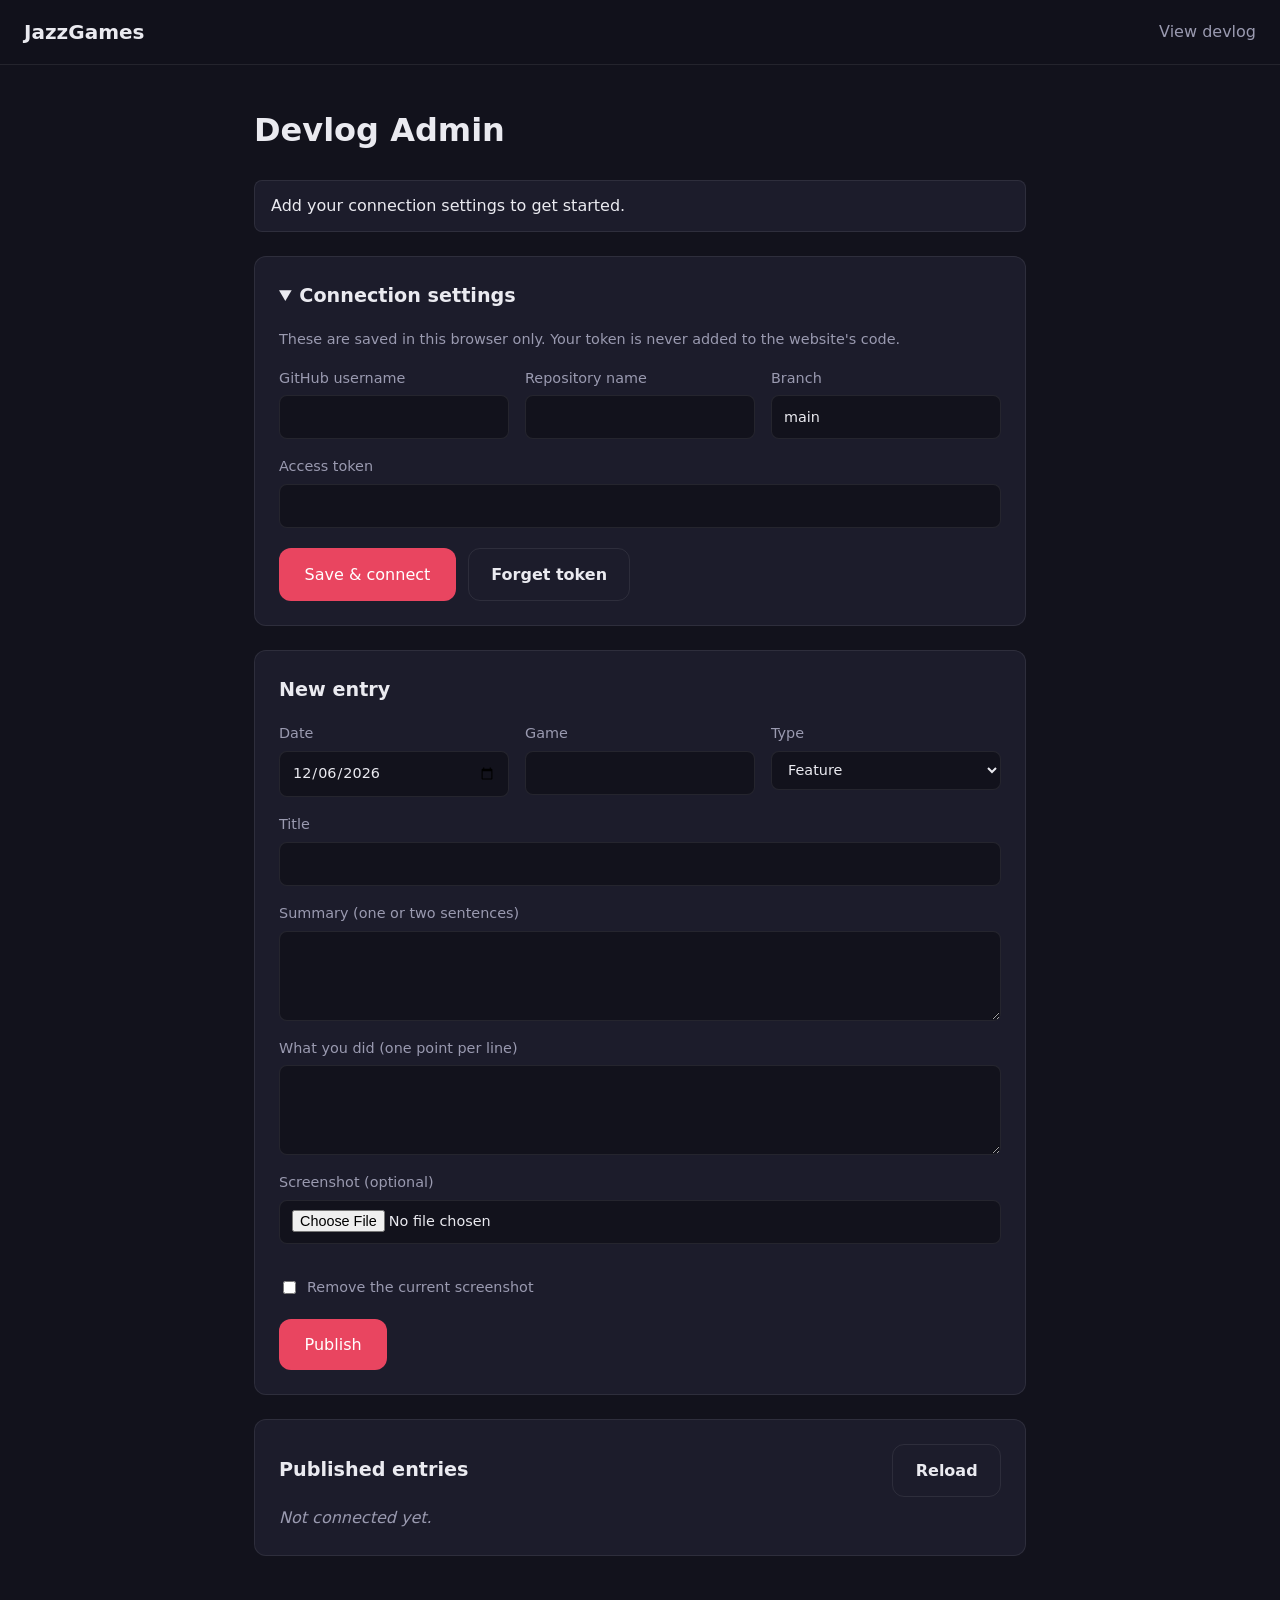
==== admin.html @ 4a15b0b2 "Added Admin Page and Devlog JSON file for managing devlog entries. Updated index.html to include lin" ====
<!DOCTYPE html>
<html lang="en">
<head>
  <meta charset="UTF-8">
  <meta name="viewport" content="width=device-width, initial-scale=1.0">
  <meta name="robots" content="noindex, nofollow">
  <title>Devlog Admin | Jaimie Neilson</title>
  <link rel="stylesheet" href="style.css">
  <style>
    .admin {
      max-width: 820px;
      margin: 0 auto;
      padding: 2.5rem 1.5rem 4rem;
    }

    .admin h1 {
      margin: 0 0 1.5rem;
    }

    .admin-panel {
      margin-bottom: 1.5rem;
      padding: 1.5rem;
      background: var(--surface);
      border: 1px solid var(--border);
      border-radius: var(--radius);
    }

    .admin-panel h2 {
      margin: 0 0 1rem;
      font-size: 1.2rem;
    }

    .admin-panel summary {
      font-size: 1.2rem;
      font-weight: 700;
      cursor: pointer;
    }

    details.admin-panel[open] summary {
      margin-bottom: 1rem;
    }

    .admin-hint {
      margin: 0 0 1rem;
      font-size: 0.9rem;
      color: var(--muted);
    }

    .admin-grid {
      display: grid;
      grid-template-columns: repeat(auto-fit, minmax(200px, 1fr));
      gap: 1rem;
    }

    .admin-grid .full {
      grid-column: 1 / -1;
    }

    .admin label {
      display: flex;
      flex-direction: column;
      gap: 0.35rem;
      font-size: 0.9rem;
      color: var(--muted);
    }

    .admin label.checkbox-label {
      flex-direction: row;
      align-items: center;
      gap: 0.5rem;
    }

    .admin input,
    .admin select,
    .admin textarea {
      padding: 0.6rem 0.75rem;
      font: inherit;
      color: var(--text);
      background: var(--bg);
      border: 1px solid var(--border);
      border-radius: 8px;
    }

    .admin input:focus,
    .admin select:focus,
    .admin textarea:focus {
      outline: none;
      border-color: var(--accent);
    }

    .admin textarea {
      min-height: 90px;
      resize: vertical;
    }

    .admin-actions {
      display: flex;
      flex-wrap: wrap;
      gap: 0.75rem;
      margin-top: 1.25rem;
    }

    .admin button.button {
      font: inherit;
      border: none;
      cursor: pointer;
    }

    .admin button.button:disabled {
      opacity: 0.6;
      cursor: wait;
    }

    .admin-button-secondary {
      padding: 0.8rem 1.4rem;
      font: inherit;
      font-weight: 600;
      color: var(--text);
      background: transparent;
      border: 1px solid var(--border);
      border-radius: var(--radius);
      cursor: pointer;
      transition: border-color 0.2s;
    }

    .admin-button-secondary:hover {
      border-color: var(--accent);
    }

    .admin-status {
      margin: 0 0 1.5rem;
      padding: 0.75rem 1rem;
      background: var(--surface);
      border: 1px solid var(--border);
      border-radius: 8px;
    }

    .admin-status.ok {
      color: #7fe0b0;
      border-color: #3ecf8e;
    }

    .admin-status.error {
      color: #ff8fa3;
      border-color: var(--accent);
    }

    .image-preview img {
      display: block;
      max-width: 100%;
      max-height: 220px;
      margin-top: 0.5rem;
      border-radius: 8px;
    }

    .list-header {
      display: flex;
      justify-content: space-between;
      align-items: center;
      gap: 1rem;
      margin-bottom: 0.5rem;
    }

    .list-header h2 {
      margin: 0;
    }

    .entry-row {
      display: flex;
      justify-content: space-between;
      align-items: center;
      gap: 1rem;
      padding: 0.9rem 0;
      border-top: 1px solid var(--border);
    }

    .entry-row:first-child {
      border-top: none;
    }

    .entry-meta {
      font-size: 0.85rem;
      color: var(--muted);
    }

    .entry-title {
      font-weight: 600;
    }

    .entry-buttons {
      display: flex;
      flex-shrink: 0;
      gap: 0.5rem;
    }

    .entry-buttons button {
      padding: 0.4rem 0.9rem;
      font: inherit;
      font-size: 0.85rem;
      color: var(--text);
      background: transparent;
      border: 1px solid var(--border);
      border-radius: 999px;
      cursor: pointer;
    }

    .entry-buttons button:hover {
      border-color: var(--accent);
    }

    .entry-buttons .danger:hover {
      color: var(--accent);
    }

    .empty-list {
      margin: 0;
      font-style: italic;
      color: var(--muted);
    }
  </style>
</head>
<body>
  <header class="site-header">
    <a href="index.html" class="logo">JazzGames</a>
    <nav>
      <a href="index.html#devlog">View devlog</a>
    </nav>
  </header>

  <main class="admin">
    <h1>Devlog Admin</h1>
    <p id="status" class="admin-status" hidden></p>

    <details class="admin-panel" id="settingsPanel">
      <summary>Connection settings</summary>
      <p class="admin-hint">These are saved in this browser only. Your token is never added to the website's code.</p>
      <div class="admin-grid">
        <label>GitHub username
          <input id="owner" autocomplete="off">
        </label>
        <label>Repository name
          <input id="repo" autocomplete="off">
        </label>
        <label>Branch
          <input id="branch" autocomplete="off">
        </label>
        <label class="full">Access token
          <input id="token" type="password" autocomplete="off">
        </label>
      </div>
      <div class="admin-actions">
        <button id="saveSettings" class="button">Save &amp; connect</button>
        <button id="forgetToken" class="admin-button-secondary">Forget token</button>
      </div>
    </details>

    <section class="admin-panel">
      <h2 id="formTitle">New entry</h2>
      <form id="entryForm">
        <div class="admin-grid">
          <label>Date
            <input id="date" type="date" required>
          </label>
          <label>Game
            <input id="game" list="gameOptions" required>
            <datalist id="gameOptions"></datalist>
          </label>
          <label>Type
            <select id="type"></select>
          </label>
          <label class="full">Title
            <input id="title" required>
          </label>
          <label class="full">Summary (one or two sentences)
            <textarea id="summary"></textarea>
          </label>
          <label class="full">What you did (one point per line)
            <textarea id="points"></textarea>
          </label>
          <label class="full">Screenshot (optional)
            <input id="image" type="file" accept="image/*">
          </label>
          <div class="full image-preview" id="imagePreview"></div>
          <label class="full checkbox-label" id="removeImageLabel" hidden>
            <input id="removeImage" type="checkbox"> Remove the current screenshot
          </label>
        </div>
        <div class="admin-actions">
          <button id="publish" class="button" type="submit">Publish</button>
          <button id="cancelEdit" class="admin-button-secondary" type="button" hidden>Cancel editing</button>
        </div>
      </form>
    </section>

    <section class="admin-panel">
      <div class="list-header">
        <h2>Published entries</h2>
        <button id="reload" class="admin-button-secondary">Reload</button>
      </div>
      <div id="entryList"><p class="empty-list">Not connected yet.</p></div>
    </section>
  </main>

  <script>
    // =====================================================
    // SETTINGS YOU CAN EDIT
    // =====================================================
    const GAMES = [
      "R.E.M - A game of Dreams",
      "Awesome Defence Force",
      "Scaccorum Arcanum",
      "Enjoy your stay!",
      "Aetherfall"
    ];
    const TYPES = ["Feature", "Level Design", "Art", "Audio", "Fix", "Milestone"];
    const DATA_PATH = "devlog.json";
    const IMAGE_FOLDER = "assets/devlog";
    const MAX_IMAGE_WIDTH = 1600;

    // =====================================================
    // YOU DON'T NEED TO EDIT BELOW THIS LINE
    // =====================================================
    const STORAGE_KEY = "jazzgames-devlog-admin";
    let settings = loadSettings();
    let entries = [];
    let fileSha = null;
    let editingId = null;

    const $ = id => document.getElementById(id);

    // ----- Settings -----
    function loadSettings() {
      try {
        return JSON.parse(localStorage.getItem(STORAGE_KEY) || "{}");
      } catch (error) {
        return {};
      }
    }

    function storeSettings() {
      try {
        localStorage.setItem(STORAGE_KEY, JSON.stringify(settings));
      } catch (error) {
        setStatus("This browser wouldn't save your settings. They'll work until you close the page.", "error");
      }
    }

    function guessRepo() {
      const host = location.hostname;
      if (!host.endsWith(".github.io")) return {};
      const owner = host.replace(".github.io", "");
      const firstPart = location.pathname.split("/").filter(Boolean)[0] || "";
      const repo = !firstPart || firstPart.endsWith(".html") ? `${owner}.github.io` : firstPart;
      return { owner, repo };
    }

    function hasSettings() {
      return Boolean(settings.owner && settings.repo && settings.branch && settings.token);
    }

    function fillSettingsForm() {
      const guess = guessRepo();
      $("owner").value = settings.owner || guess.owner || "";
      $("repo").value = settings.repo || guess.repo || "";
      $("branch").value = settings.branch || "main";
      $("token").value = settings.token || "";
    }

    // ----- Helpers -----
    function setStatus(message, kind = "") {
      const status = $("status");
      status.textContent = message;
      status.className = `admin-status ${kind}`;
      status.hidden = !message;
    }

    function escapeHTML(text) {
      return String(text ?? "").replace(/[&<>"']/g, char => ({
        "&": "&amp;", "<": "&lt;", ">": "&gt;", '"': "&quot;", "'": "&#39;"
      }[char]));
    }

    function slugify(text) {
      return String(text).toLowerCase().replace(/[^a-z0-9]+/g, "-").replace(/(^-|-$)/g, "").slice(0, 50);
    }

    function today() {
      const d = new Date();
      return `${d.getFullYear()}-${String(d.getMonth() + 1).padStart(2, "0")}-${String(d.getDate()).padStart(2, "0")}`;
    }

    function newId() {
      return Date.now().toString(36) + Math.random().toString(36).slice(2, 6);
    }

    function toBase64(text) {
      const bytes = new TextEncoder().encode(text);
      let binary = "";
      bytes.forEach(byte => { binary += String.fromCharCode(byte); });
      return btoa(binary);
    }

    function fromBase64(base64) {
      const binary = atob(base64.replace(/\n/g, ""));
      const bytes = Uint8Array.from(binary, char => char.charCodeAt(0));
      return new TextDecoder().decode(bytes);
    }

    // Shrinks big screenshots and converts them to JPG so the site stays fast.
    function prepareImage(file) {
      return new Promise((resolve, reject) => {
        const reader = new FileReader();
        reader.onload = () => {
          const img = new Image();
          img.onload = () => {
            const scale = Math.min(1, MAX_IMAGE_WIDTH / img.width);
            const canvas = document.createElement("canvas");
            canvas.width = Math.round(img.width * scale);
            canvas.height = Math.round(img.height * scale);
            canvas.getContext("2d").drawImage(img, 0, 0, canvas.width, canvas.height);
            resolve(canvas.toDataURL("image/jpeg", 0.85).split(",")[1]);
          };
          img.onerror = () => reject(new Error("That file couldn't be read as an image."));
          img.src = reader.result;
        };
        reader.onerror = () => reject(new Error("Couldn't read the file."));
        reader.readAsDataURL(file);
      });
    }

    // ----- GitHub -----
    function apiUrl(path) {
      return `https://api.github.com/repos/${encodeURIComponent(settings.owner)}/${encodeURIComponent(settings.repo)}/contents/${path}`;
    }

    function apiHeaders() {
      return {
        "Authorization": `Bearer ${settings.token}`,
        "Accept": "application/vnd.github+json",
        "X-GitHub-Api-Version": "2022-11-28"
      };
    }

    async function errorMessage(response) {
      let detail = "";
      try {
        detail = (await response.json()).message || "";
      } catch (error) {}
      if (response.status === 401) return "GitHub didn't accept the token. Check it's pasted correctly and hasn't expired.";
      if (response.status === 403) return "The token doesn't have permission to change this repository. It needs Contents: Read and write access to this repo.";
      if (response.status === 404) return "Couldn't find the repository or branch. Check the names in Connection settings, and that the token has access to this repo.";
      if (response.status === 409 || response.status === 422) return "The devlog was changed somewhere else. Press Reload and try again.";
      return `GitHub error ${response.status}${detail ? ": " + detail : ""}`;
    }

    async function getFile(path) {
      const response = await fetch(`${apiUrl(path)}?ref=${encodeURIComponent(settings.branch)}`, {
        headers: apiHeaders(),
        cache: "no-store"
      });
      if (response.status === 404) return null;
      if (!response.ok) throw new Error(await errorMessage(response));
      return response.json();
    }

    async function putFile(path, base64Content, message, sha) {
      const body = { message, content: base64Content, branch: settings.branch };
      if (sha) body.sha = sha;
      const response = await fetch(apiUrl(path), {
        method: "PUT",
        headers: { ...apiHeaders(), "Content-Type": "application/json" },
        body: JSON.stringify(body)
      });
      if (!response.ok) throw new Error(await errorMessage(response));
      return response.json();
    }

    // ----- Entries -----
    async function loadEntries() {
      setStatus("Loading devlog...");
      const file = await getFile(DATA_PATH);

      if (file) {
        fileSha = file.sha;
        const text = fromBase64(file.content || "").trim();
        const data = text ? JSON.parse(text) : [];
        entries = Array.isArray(data) ? data : [];
      } else {
        fileSha = null;
        entries = [];
      }

      entries.forEach(entry => { if (!entry.id) entry.id = newId(); });
      sortEntries();
      renderEntryList();
      updateGameOptions();
      setStatus(`Connected. ${entries.length} ${entries.length === 1 ? "entry" : "entries"} loaded.`, "ok");
    }

    async function saveEntries(message) {
      const json = JSON.stringify(entries, null, 2) + "\n";
      const result = await putFile(DATA_PATH, toBase64(json), message, fileSha);
      fileSha = result.content.sha;
    }

    function sortEntries() {
      entries.sort((a, b) => String(b.date || "").localeCompare(String(a.date || "")));
    }

    function renderEntryList() {
      const list = $("entryList");
      if (!entries.length) {
        list.innerHTML = `<p class="empty-list">No entries yet. Your first one will appear here.</p>`;
        return;
      }

      list.innerHTML = entries.map(entry => `
        <div class="entry-row">
          <div>
            <div class="entry-meta">${escapeHTML(entry.date)} · ${escapeHTML(entry.game)} · ${escapeHTML(entry.type)}</div>
            <div class="entry-title">${escapeHTML(entry.title)}</div>
          </div>
          <div class="entry-buttons">
            <button data-edit="${escapeHTML(entry.id)}">Edit</button>
            <button class="danger" data-delete="${escapeHTML(entry.id)}">Delete</button>
          </div>
        </div>
      `).join("");

      list.querySelectorAll("[data-edit]").forEach(button => {
        button.addEventListener("click", () => startEdit(button.dataset.edit));
      });
      list.querySelectorAll("[data-delete]").forEach(button => {
        button.addEventListener("click", () => deleteEntry(button.dataset.delete));
      });
    }

    function updateGameOptions() {
      const games = [...new Set([...GAMES, ...entries.map(entry => entry.game).filter(Boolean)])];
      $("gameOptions").innerHTML = games.map(game => `<option value="${escapeHTML(game)}"></option>`).join("");
    }

    // ----- Form -----
    function resetForm() {
      $("entryForm").reset();
      $("date").value = today();
      $("type").value = TYPES[0];
      $("imagePreview").innerHTML = "";
      $("removeImageLabel").hidden = true;
      $("formTitle").textContent = "New entry";
      $("publish").textContent = "Publish";
      $("cancelEdit").hidden = true;
      editingId = null;
    }

    function startEdit(id) {
      const entry = entries.find(item => item.id === id);
      if (!entry) return;

      editingId = id;
      $("date").value = entry.date || today();
      $("game").value = entry.game || "";
      $("type").value = TYPES.includes(entry.type) ? entry.type : TYPES[0];
      $("title").value = entry.title || "";
      $("summary").value = entry.summary || "";
      $("points").value = (entry.points || []).join("\n");
      $("image").value = "";
      $("removeImage").checked = false;
      $("removeImageLabel").hidden = !entry.image;
      $("imagePreview").innerHTML = entry.image ? `<img src="${escapeHTML(entry.image)}" alt="">` : "";
      $("formTitle").textContent = "Editing entry";
      $("publish").textContent = "Save changes";
      $("cancelEdit").hidden = false;
      $("entryForm").scrollIntoView({ behavior: "smooth", block: "start" });
    }

    async function handleSubmit(event) {
      event.preventDefault();

      if (!hasSettings()) {
        $("settingsPanel").open = true;
        setStatus("Add your connection settings first.", "error");
        return;
      }

      const title = $("title").value.trim();
      const game = $("game").value.trim();
      const date = $("date").value;
      if (!title || !game || !date) {
        setStatus("Date, game and title are all needed.", "error");
        return;
      }

      const existing = editingId ? entries.find(item => item.id === editingId) : null;
      const previousEntries = entries.slice();
      const publishButton = $("publish");
      publishButton.disabled = true;

      try {
        let imagePath = existing && !$("removeImage").checked ? existing.image || "" : "";

        const file = $("image").files[0];
        if (file) {
          setStatus("Uploading screenshot...");
          const base64 = await prepareImage(file);
          const path = `${IMAGE_FOLDER}/${date}-${slugify(title) || "entry"}-${Date.now().toString(36)}.jpg`;
          await putFile(path, base64, `Devlog screenshot: ${title}`);
          imagePath = path;
        }

        const entry = {
          id: editingId || newId(),
          date,
          game,
          type: $("type").value,
          title,
          summary: $("summary").value.trim(),
          points: $("points").value.split("\n").map(line => line.trim()).filter(Boolean),
          image: imagePath
        };

        if (editingId) {
          entries = entries.map(item => (item.id === editingId ? entry : item));
        } else {
          entries.push(entry);
        }
        sortEntries();

        setStatus("Publishing...");
        await saveEntries(`Devlog: ${editingId ? "update" : "add"} "${title}"`);

        resetForm();
        renderEntryList();
        updateGameOptions();
        setStatus("Published! It'll appear on the live site in about a minute.", "ok");
      } catch (error) {
        entries = previousEntries;
        setStatus(error.message, "error");
      } finally {
        publishButton.disabled = false;
      }
    }

    async function deleteEntry(id) {
      const entry = entries.find(item => item.id === id);
      if (!entry) return;
      if (!confirm(`Delete "${entry.title}"? This can't be undone.`)) return;

      const previousEntries = entries.slice();
      entries = entries.filter(item => item.id !== id);

      try {
        setStatus("Deleting...");
        await saveEntries(`Devlog: delete "${entry.title}"`);
        if (editingId === id) resetForm();
        renderEntryList();
        setStatus("Deleted. The live site will update in about a minute.", "ok");
      } catch (error) {
        entries = previousEntries;
        setStatus(error.message, "error");
      }
    }

    // ----- Start -----
    $("type").innerHTML = TYPES.map(type => `<option>${type}</option>`).join("");
    fillSettingsForm();
    resetForm();
    updateGameOptions();

    $("image").addEventListener("change", () => {
      const file = $("image").files[0];
      $("imagePreview").innerHTML = file ? `<img src="${URL.createObjectURL(file)}" alt="">` : "";
    });

    $("entryForm").addEventListener("submit", handleSubmit);
    $("cancelEdit").addEventListener("click", resetForm);

    $("saveSettings").addEventListener("click", () => {
      settings = {
        owner: $("owner").value.trim(),
        repo: $("repo").value.trim(),
        branch: $("branch").value.trim() || "main",
        token: $("token").value.trim()
      };
      storeSettings();

      if (!hasSettings()) {
        setStatus("Please fill in all four connection boxes.", "error");
        return;
      }
      $("settingsPanel").open = false;
      loadEntries().catch(error => setStatus(error.message, "error"));
    });

    $("forgetToken").addEventListener("click", () => {
      settings.token = "";
      storeSettings();
      $("token").value = "";
      entries = [];
      $("entryList").innerHTML = `<p class="empty-list">Not connected.</p>`;
      setStatus("Token removed from this browser.", "ok");
    });

    $("reload").addEventListener("click", () => {
      if (!hasSettings()) {
        $("settingsPanel").open = true;
        setStatus("Add your connection settings first.", "error");
        return;
      }
      loadEntries().catch(error => setStatus(error.message, "error"));
    });

    if (hasSettings()) {
      loadEntries().catch(error => setStatus(error.message, "error"));
    } else {
      $("settingsPanel").open = true;
      setStatus("Add your connection settings to get started.");
    }
  </script>
</body>
</html>
---- style.css ----
:root {
  --bg: #12121c;
  --surface: #1c1c2b;
  --text: #eaeaf0;
  --muted: #9a9ab0;
  --accent: #e94560;
  --accent-hover: #ff5c77;
  --border: rgba(255, 255, 255, 0.08);
  --radius: 12px;
  --max-width: 1000px;
}

* {
  box-sizing: border-box;
}

html {
  scroll-behavior: smooth;
  scroll-padding-top: 80px;
}

body {
  margin: 0;
  font-family: system-ui, -apple-system, "Segoe UI", sans-serif;
  background: var(--bg);
  color: var(--text);
  line-height: 1.6;
}

a {
  color: var(--accent);
}

/* ===== HEADER ===== */
.site-header {
  position: sticky;
  top: 0;
  z-index: 10;
  display: flex;
  justify-content: space-between;
  align-items: center;
  flex-wrap: wrap;
  gap: 0.75rem;
  padding: 1rem 1.5rem;
  background: rgba(18, 18, 28, 0.9);
  backdrop-filter: blur(8px);
  border-bottom: 1px solid var(--border);
}

.logo {
  font-weight: 800;
  font-size: 1.25rem;
  color: var(--text);
  text-decoration: none;
}

nav {
  display: flex;
  flex-wrap: wrap;
  gap: 1.25rem;
}

nav a {
  color: var(--muted);
  text-decoration: none;
  font-weight: 500;
  transition: color 0.2s;
}

nav a:hover {
  color: var(--text);
}

/* ===== HERO ===== */
.hero {
  max-width: var(--max-width);
  margin: 0 auto;
  padding: 6rem 1.5rem 4rem;
  text-align: center;
}

.hero h1 {
  font-size: clamp(2.25rem, 6vw, 3.75rem);
  margin: 0 0 0.5rem;
}

.hero p {
  color: var(--muted);
  font-size: 1.2rem;
  margin: 0 0 2rem;
}

/* ===== SECTIONS ===== */
.section {
  max-width: var(--max-width);
  margin: 0 auto;
  padding: 4rem 1.5rem;
}

.section h2 {
  font-size: 2rem;
  margin: 0 0 1.5rem;
}

.section h2::after {
  content: "";
  display: block;
  width: 60px;
  height: 4px;
  margin-top: 0.5rem;
  background: var(--accent);
  border-radius: 2px;
}

/* ===== ABOUT ===== */
.about-content {
  display: grid;
  grid-template-columns: 1fr 280px;
  gap: 2rem;
  align-items: center;
  background: var(--surface);
  padding: 1.5rem 2rem;
  border-radius: var(--radius);
  border: 1px solid var(--border);
}

.about-text p {
  color: var(--muted);
}

.about-text p:first-child {
  margin-top: 0;
}

.about-text p:last-child {
  margin-bottom: 0;
}

.about-photo {
  aspect-ratio: 4 / 5;
  border-radius: var(--radius);
  overflow: hidden;
  border: 1px solid var(--border);
}

.about-photo img {
  display: block;
  width: 100%;
  height: 100%;
  object-fit: cover;
}

.about-photo.missing {
  display: flex;
  align-items: center;
  justify-content: center;
  background: linear-gradient(135deg, #1c1c2b, #2a2a40);
}

.about-photo.missing::before {
  content: "Photo coming soon";
  color: var(--muted);
}

@media (max-width: 720px) {
  .about-content {
    grid-template-columns: 1fr;
  }

  .about-photo {
    order: -1;
    width: 100%;
    max-width: 260px;
    margin: 0 auto;
  }
}

/* ===== BUTTON ===== */
.button {
  display: inline-block;
  padding: 0.8rem 1.6rem;
  background: var(--accent);
  color: white;
  text-decoration: none;
  font-weight: 600;
  border-radius: var(--radius);
  transition: background 0.2s, transform 0.2s;
}

.button:hover {
  background: var(--accent-hover);
  transform: translateY(-2px);
}

/* ===== PROJECTS ===== */
.card-grid {
  display: grid;
  grid-template-columns: repeat(auto-fill, minmax(260px, 1fr));
  gap: 1.5rem;
}

.card {
  position: relative;
  overflow: hidden;
  isolation: isolate;
  background: var(--surface);
  padding: 1.5rem;
  border-radius: var(--radius);
  border: 1px solid var(--border);
  transition: transform 0.2s, border-color 0.2s;
}

.card:hover {
  transform: translateY(-4px);
  border-color: var(--accent);
}

/* Background image layer */
.card.has-image::before {
  content: "";
  position: absolute;
  inset: 0;
  z-index: -2;
  background-image: var(--card-image);
  background-size: cover;
  background-position: center;
  transition: transform 0.5s ease;
}

/* Dark fade so the text stays readable */
.card.has-image::after {
  content: "";
  position: absolute;
  inset: 0;
  z-index: -1;
  background: linear-gradient(
    to top,
    rgba(12, 12, 20, 0.95) 0%,
    rgba(12, 12, 20, 0.8) 50%,
    rgba(12, 12, 20, 0.5) 100%
  );
}

.card.has-image:hover::before {
  transform: scale(1.06);
}

.card h3 {
  margin: 0.75rem 0 0.5rem;
}

.card p {
  color: var(--muted);
  margin: 0 0 1rem;
}

.card.has-image h3,
.card.has-image p {
  text-shadow: 0 1px 4px rgba(0, 0, 0, 0.8);
}

.card.has-image p {
  color: #d4d4e0;
}

.card a {
  text-decoration: none;
  font-weight: 600;
}

.tag {
  display: inline-block;
  padding: 0.2rem 0.7rem;
  font-size: 0.8rem;
  background: rgba(233, 69, 96, 0.15);
  color: var(--accent);
  border-radius: 999px;
}

.card.has-image .tag {
  background: rgba(20, 20, 30, 0.75);
}

.card.clickable {
  cursor: pointer;
}

.card.clickable:focus-visible {
  outline: 2px solid var(--accent);
  outline-offset: 3px;
}

/* ===== INSPIRATION ===== */
.section-intro {
  max-width: 65ch;
  margin: -0.5rem 0 1.5rem;
  color: var(--muted);
}

.filters {
  display: flex;
  flex-wrap: wrap;
  gap: 0.5rem;
  margin-bottom: 1.5rem;
}

.filter-button {
  padding: 0.4rem 1rem;
  font: inherit;
  font-size: 0.9rem;
  color: var(--muted);
  background: var(--surface);
  border: 1px solid var(--border);
  border-radius: 999px;
  cursor: pointer;
  transition: color 0.2s, border-color 0.2s, background 0.2s;
}

.filter-button:hover {
  color: var(--text);
  border-color: var(--accent);
}

.filter-button.active {
  color: #fff;
  background: var(--accent);
  border-color: var(--accent);
}

/* Even grid, matching the Projects section */
.inspiration-grid {
  display: grid;
  grid-template-columns: repeat(auto-fill, minmax(260px, 1fr));
  gap: 1.5rem;
  transition: opacity 0.18s ease;
}

.inspiration-grid.fading {
  opacity: 0;
}

.inspiration-item {
  display: flex;
  flex-direction: column;
  overflow: hidden;
  background: var(--surface);
  border: 1px solid var(--border);
  border-radius: var(--radius);
  transition: transform 0.2s, border-color 0.2s;
}

.inspiration-item:hover {
  transform: translateY(-4px);
  border-color: var(--accent);
}

.inspiration-item[hidden] {
  display: none;
}

.inspiration-media {
  position: relative;
  display: block;
  width: 100%;
  aspect-ratio: 16 / 9;
  padding: 0;
  overflow: hidden;
  background: linear-gradient(135deg, #1c1c2b, #2a2a40);
  border: 0;
  cursor: pointer;
}

.inspiration-media img {
  display: block;
  width: 100%;
  height: 100%;
  object-fit: cover;
  transition: transform 0.5s ease;
}

.inspiration-item:hover .inspiration-media img {
  transform: scale(1.06);
}

.inspiration-media.missing::before {
  content: "Image coming soon";
  position: absolute;
  inset: 0;
  display: flex;
  align-items: center;
  justify-content: center;
  color: var(--muted);
}

/* Play button when the cover is a video */
.inspiration-media.is-video::after {
  content: "\25B6";
  position: absolute;
  top: 50%;
  left: 50%;
  display: flex;
  align-items: center;
  justify-content: center;
  width: 56px;
  height: 56px;
  padding-left: 4px;
  transform: translate(-50%, -50%);
  font-size: 1.4rem;
  color: #fff;
  background: rgba(12, 12, 20, 0.75);
  border-radius: 50%;
  transition: background 0.2s;
}

.inspiration-item:hover .inspiration-media.is-video::after {
  background: var(--accent);
}

.inspiration-count {
  position: absolute;
  right: 0.6rem;
  bottom: 0.6rem;
  padding: 0.2rem 0.6rem;
  font-size: 0.8rem;
  color: var(--text);
  background: rgba(12, 12, 20, 0.8);
  border-radius: 999px;
}

.inspiration-body {
  padding: 1rem 1.25rem 1.25rem;
}

.inspiration-tags {
  display: flex;
  flex-wrap: wrap;
  gap: 0.35rem;
}

.inspiration-body h3 {
  margin: 0.6rem 0 0.25rem;
  font-size: 1.1rem;
}

.inspiration-credit {
  margin: 0 0 0.5rem;
  font-size: 0.9rem;
  color: var(--muted);
}

.inspiration-credit a {
  text-decoration: none;
}

.inspiration-credit a:hover {
  text-decoration: underline;
}

/* Tile summary is trimmed to 3 lines; full notes show in the viewer */
.inspiration-note {
  display: -webkit-box;
  margin: 0;
  overflow: hidden;
  font-size: 0.95rem;
  font-style: italic;
  color: var(--muted);
  -webkit-line-clamp: 3;
  line-clamp: 3;
  -webkit-box-orient: vertical;
}

/* Extra lines in the viewer */
.viewer-note {
  max-width: 70ch;
  margin: -0.25rem auto 0.75rem;
  text-align: center;
  font-style: italic;
  color: var(--muted);
}

.viewer-source {
  margin: 0 0 0.75rem;
  text-align: center;
  font-size: 0.9rem;
}

.viewer-source a {
  text-decoration: none;
}

.viewer-source a:hover {
  text-decoration: underline;
}

/* ===== GALLERY VIEWER ===== */
.viewer {
  position: fixed;
  inset: 0;
  z-index: 100;
  display: flex;
  align-items: center;
  justify-content: center;
  padding: 1.5rem;
}

.viewer[hidden] {
  display: none;
}

.viewer-backdrop {
  position: absolute;
  inset: 0;
  background: rgba(5, 5, 10, 0.85);
  backdrop-filter: blur(4px);
}

.viewer-panel {
  position: relative;
  width: 100%;
  max-width: 1000px;
  max-height: 100%;
  overflow-y: auto;
  padding: 1.25rem 1.5rem 1.5rem;

  background: var(--surface);
  border: 1px solid var(--border);
  border-radius: var(--radius);
  animation: viewerIn 0.2s ease;
}

@keyframes viewerIn {
  from {
    opacity: 0;
    transform: scale(0.97);
  }
  to {
    opacity: 1;
    transform: none;
  }
}

.viewer-header {
  display: flex;
  justify-content: space-between;
  align-items: center;
  gap: 1rem;
  margin-bottom: 1rem;
}

.viewer-header h3 {
  margin: 0;
  font-size: 1.3rem;
}

.viewer-close {
  padding: 0 0.25rem;
  font-size: 2rem;
  line-height: 1;
  color: var(--muted);
  background: none;
  border: none;
  cursor: pointer;
  transition: color 0.2s;
}

.viewer-close:hover {
  color: var(--accent);
}

.viewer-stage {
  position: relative;
  display: flex;
  align-items: center;
  justify-content: center;
  aspect-ratio: 16 / 9;
  overflow: hidden;
  background: #0c0c14;
  border-radius: var(--radius);
}

.viewer-stage img {
  width: 100%;
  height: 100%;
  object-fit: contain;
}

.viewer-stage.missing img {
  display: none;
}

.viewer-stage.missing::after {
  content: "Image coming soon";
  color: var(--muted);
}

.viewer-arrow {
  position: absolute;
  top: 50%;
  z-index: 1;
  width: 44px;
  height: 44px;
  transform: translateY(-50%);
  font-size: 1.75rem;
  line-height: 1;
  color: var(--text);
  background: rgba(12, 12, 20, 0.7);
  border: none;
  border-radius: 50%;
  cursor: pointer;
  transition: background 0.2s;
}

.viewer-arrow:hover {
  background: var(--accent);
}

.viewer-prev {
  left: 0.75rem;
}

.viewer-next {
  right: 0.75rem;
}

.viewer.single .viewer-arrow,
.viewer.single .viewer-thumbs {
  display: none;
}

.viewer-caption {
  margin: 0.75rem 0;
  text-align: center;
  color: var(--muted);
}

.viewer-thumbs {
  display: flex;
  gap: 0.5rem;
  overflow-x: auto;
  padding-bottom: 0.25rem;
}

.viewer-thumb {
  position: relative;
  flex: 0 0 110px;
  aspect-ratio: 16 / 9;
  padding: 0;
  overflow: hidden;
  color: var(--muted);
  background: #2a2a40;
  border: 2px solid transparent;
  border-radius: 8px;
  cursor: pointer;
  opacity: 0.6;
  transition: opacity 0.2s, border-color 0.2s;
}

.viewer-thumb span {
  position: absolute;
  inset: 0;
  display: flex;
  align-items: center;
  justify-content: center;
}

.viewer-thumb img {
  position: relative;
  display: block;
  width: 100%;
  height: 100%;
  object-fit: cover;
}

.viewer-thumb:hover {
  opacity: 1;
}

.viewer-thumb.active {
  opacity: 1;
  border-color: var(--accent);
}

/* ===== DEVLOG ===== */
.devlog-filter {
  padding: 0.4rem 1rem;
  font: inherit;
  font-size: 0.9rem;
  color: var(--muted);
  background: var(--surface);
  border: 1px solid var(--border);
  border-radius: 999px;
  cursor: pointer;
  transition: color 0.2s, border-color 0.2s, background 0.2s;
}

.devlog-filter:hover {
  color: var(--text);
  border-color: var(--accent);
}

.devlog-filter.active {
  color: #fff;
  background: var(--accent);
  border-color: var(--accent);
}

.devlog-timeline {
  position: relative;
  padding-left: 2rem;
  transition: opacity 0.18s ease;
}

.devlog-timeline.fading {
  opacity: 0;
}

/* The vertical line */
.devlog-timeline::before {
  content: "";
  position: absolute;
  top: 0.5rem;
  bottom: 0.5rem;
  left: 0.55rem;
  width: 2px;
  background: var(--border);
}

.devlog-timeline.is-empty {
  padding-left: 0;
}

.devlog-timeline.is-empty::before {
  display: none;
}

.devlog-empty {
  margin: 0;
  font-style: italic;
  color: var(--muted);
}

.devlog-entry {
  position: relative;
  margin-bottom: 1.5rem;
}

.devlog-entry[hidden] {
  display: none;
}

/* Colour per entry type */
.type-feature { --type-color: var(--accent); }
.type-level-design { --type-color: #3ecfb2; }
.type-art { --type-color: #b38cff; }
.type-audio { --type-color: #f5b041; }
.type-fix { --type-color: #9a9ab0; }
.type-milestone { --type-color: #ffd166; }

.devlog-dot {
  position: absolute;
  top: 1.45rem;
  left: calc(-1.4rem - 7px);
  width: 14px;
  height: 14px;
  background: var(--type-color, var(--accent));
  border-radius: 50%;
  box-shadow: 0 0 0 4px var(--bg);
}

.devlog-card {
  padding: 1.25rem 1.5rem;
  background: var(--surface);
  border: 1px solid var(--border);
  border-radius: var(--radius);
  transition: border-color 0.2s;
}

.devlog-card:hover {
  border-color: var(--type-color, var(--accent));
}

.devlog-entry:has(.type-level-design) .devlog-card:hover { border-color: #3ecfb2; }
.devlog-entry:has(.type-art) .devlog-card:hover { border-color: #b38cff; }
.devlog-entry:has(.type-audio) .devlog-card:hover { border-color: #f5b041; }
.devlog-entry:has(.type-milestone) .devlog-card:hover { border-color: #ffd166; }

.devlog-header {
  display: flex;
  flex-wrap: wrap;
  align-items: center;
  gap: 0.5rem;
  margin-bottom: 0.5rem;
  font-size: 0.85rem;
}

.devlog-date {
  color: var(--muted);
}

.devlog-game {
  font-weight: 600;
  color: var(--text);
}

.devlog-game::before {
  content: "·";
  margin-right: 0.5rem;
  color: var(--muted);
}

.devlog-type {
  padding: 0.15rem 0.6rem;
  font-size: 0.75rem;
  color: var(--type-color, var(--accent));
  background: rgba(255, 255, 255, 0.06);
  background: color-mix(in srgb, var(--type-color, var(--accent)) 15%, transparent);
  border-radius: 999px;
}

.devlog-card h3 {
  margin: 0 0 0.4rem;
  font-size: 1.15rem;
}

.devlog-summary {
  margin: 0 0 0.5rem;
  color: var(--muted);
}

.devlog-points {
  margin: 0.5rem 0 0;
  padding-left: 1.2rem;
  color: var(--muted);
}

.devlog-points li {
  margin-bottom: 0.25rem;
}

.devlog-image {
  display: block;
  width: 100%;
  max-width: 420px;
  margin-top: 1rem;
  padding: 0;
  overflow: hidden;
  background: none;
  border: 0;
  border-radius: 8px;
  cursor: zoom-in;
}

.devlog-image img {
  display: block;
  width: 100%;
  transition: transform 0.4s ease;
}

.devlog-image:hover img {
  transform: scale(1.03);
}

/* ===== BLOG CARDS ===== */
.blog-list {
  display: grid;
  grid-template-columns: repeat(auto-fill, minmax(280px, 1fr));
  gap: 1.5rem;
}

.blog-card {
  display: flex;
  flex-direction: column;
  overflow: hidden;
  background: var(--surface);
  border: 1px solid var(--border);
  border-radius: var(--radius);
  cursor: pointer;
  transition: transform 0.2s, border-color 0.2s;
}

.blog-card:hover {
  transform: translateY(-4px);
  border-color: var(--accent);
}

.blog-card:focus-visible {
  outline: 2px solid var(--accent);
  outline-offset: 3px;
}

.blog-cover {
  aspect-ratio: 16 / 9;
  overflow: hidden;
  background: linear-gradient(135deg, #2a1c2b, #1c1c2b 60%, #2a2a40);
}

.blog-cover img {
  display: block;
  width: 100%;
  height: 100%;
  object-fit: cover;
  transition: transform 0.5s ease;
}

.blog-card:hover .blog-cover img {
  transform: scale(1.06);
}

.blog-card-body {
  display: flex;
  flex: 1;
  flex-direction: column;
  padding: 1rem 1.25rem 1.25rem;
}

.blog-meta {
  margin: 0 0 0.35rem;
  font-size: 0.85rem;
  color: var(--muted);
}

.blog-card h3 {
  margin: 0 0 0.5rem;
  font-size: 1.15rem;
}

.blog-intro {
  display: -webkit-box;
  margin: 0 0 1rem;
  overflow: hidden;
  color: var(--muted);
  -webkit-line-clamp: 3;
  line-clamp: 3;
  -webkit-box-orient: vertical;
}

.blog-read {
  margin-top: auto;
  font-weight: 600;
  color: var(--accent);
}

/* ===== BLOG READER ===== */
.reader {
  position: fixed;
  inset: 0;
  z-index: 100;
  overflow-y: auto;
  padding: 2rem 1rem;
}

.reader[hidden] {
  display: none;
}

.reader-backdrop {
  position: fixed;
  inset: 0;
  background: rgba(5, 5, 10, 0.88);
  backdrop-filter: blur(4px);
}

.reader-close {
  position: fixed;
  top: 1rem;
  right: 1rem;
  z-index: 2;
  width: 44px;
  height: 44px;
  font-size: 1.75rem;
  line-height: 1;
  color: var(--text);
  background: rgba(12, 12, 20, 0.85);
  border: 1px solid var(--border);
  border-radius: 50%;
  cursor: pointer;
  transition: background 0.2s;
}

.reader-close:hover {
  background: var(--accent);
}

.reader-panel {
  position: relative;
  max-width: 760px;
  margin: 0 auto;
  padding: 2.5rem clamp(1.25rem, 5vw, 3rem) 3rem;
  overflow: hidden;
  background: var(--surface);
  border: 1px solid var(--border);
  border-radius: var(--radius);
}

.reader-cover {
  margin: -2.5rem clamp(-3rem, -5vw, -1.25rem) 2rem;
  aspect-ratio: 21 / 9;
  overflow: hidden;
}

.reader-cover img {
  display: block;
  width: 100%;
  height: 100%;
  object-fit: cover;
}

.reader-meta {
  margin: 0 0 0.5rem;
  font-size: 0.9rem;
  color: var(--muted);
}

.reader-title {
  margin: 0 0 1rem;
  font-size: clamp(1.8rem, 4vw, 2.5rem);
  line-height: 1.2;
}

.reader-intro {
  margin: 0 0 2rem;
  font-size: 1.15rem;
  color: var(--muted);
}

.reader-body p,
.reader-body li {
  font-size: 1.05rem;
  line-height: 1.8;
}

.reader-body h2 {
  margin: 2.25rem 0 0.75rem;
  font-size: 1.5rem;
}

.reader-body h3 {
  margin: 1.75rem 0 0.5rem;
  font-size: 1.2rem;
}

.reader-body ul {
  padding-left: 1.25rem;
}

.reader-body li {
  margin-bottom: 0.4rem;
}

.reader-figure {
  margin: 2rem 0;
}

.reader-figure img {
  display: block;
  width: 100%;
  border-radius: var(--radius);
}

.reader-figure.missing::before {
  content: "Image coming soon";
  display: flex;
  align-items: center;
  justify-content: center;
  aspect-ratio: 16 / 9;
  color: var(--muted);
  background: linear-gradient(135deg, #1c1c2b, #2a2a40);
  border-radius: var(--radius);
}

.reader-figure figcaption {
  margin-top: 0.6rem;
  font-size: 0.9rem;
  text-align: center;
  color: var(--muted);
}

.reader-credit {
  display: block;
  margin-top: 0.2rem;
  font-size: 0.85rem;
}

.reader-credit a {
  text-decoration: none;
}

.reader-video {
  aspect-ratio: 16 / 9;
  overflow: hidden;
  border-radius: var(--radius);
}

.reader-video iframe {
  display: block;
  width: 100%;
  height: 100%;
  border: 0;
}

.reader-body blockquote {
  margin: 2rem 0;
  padding: 0.25rem 0 0.25rem 1.25rem;
  border-left: 4px solid var(--accent);
}

.reader-body blockquote p {
  margin: 0 0 0.5rem;
  font-size: 1.2rem;
  font-style: italic;
}

.reader-body blockquote cite {
  font-size: 0.9rem;
  font-style: normal;
  color: var(--muted);
}

.reader-sources {
  margin-top: 3rem;
  padding-top: 1.5rem;
  border-top: 1px solid var(--border);
}

.reader-sources h2 {
  margin: 0 0 1rem;
  font-size: 1.2rem;
}

.reader-sources ol {
  padding-left: 1.25rem;
  font-size: 0.9rem;
  color: var(--muted);
}

.reader-sources li {
  margin-bottom: 0.6rem;
}

.reader-sources a {
  text-decoration: none;
  word-break: break-word;
}

.reader-sources a:hover {
  text-decoration: underline;
}

/* ===== LINKEDIN ===== */
.linkedin {
  text-align: center;
}

.linkedin h2::after {
  margin-left: auto;
  margin-right: auto;
}

.linkedin p {
  color: var(--muted);
  margin: 0 0 1.5rem;
}

/* ===== FOOTER ===== */
footer {
  text-align: center;
  padding: 2rem;
  color: var(--muted);
  font-size: 0.9rem;
  border-top: 1px solid var(--border);
}
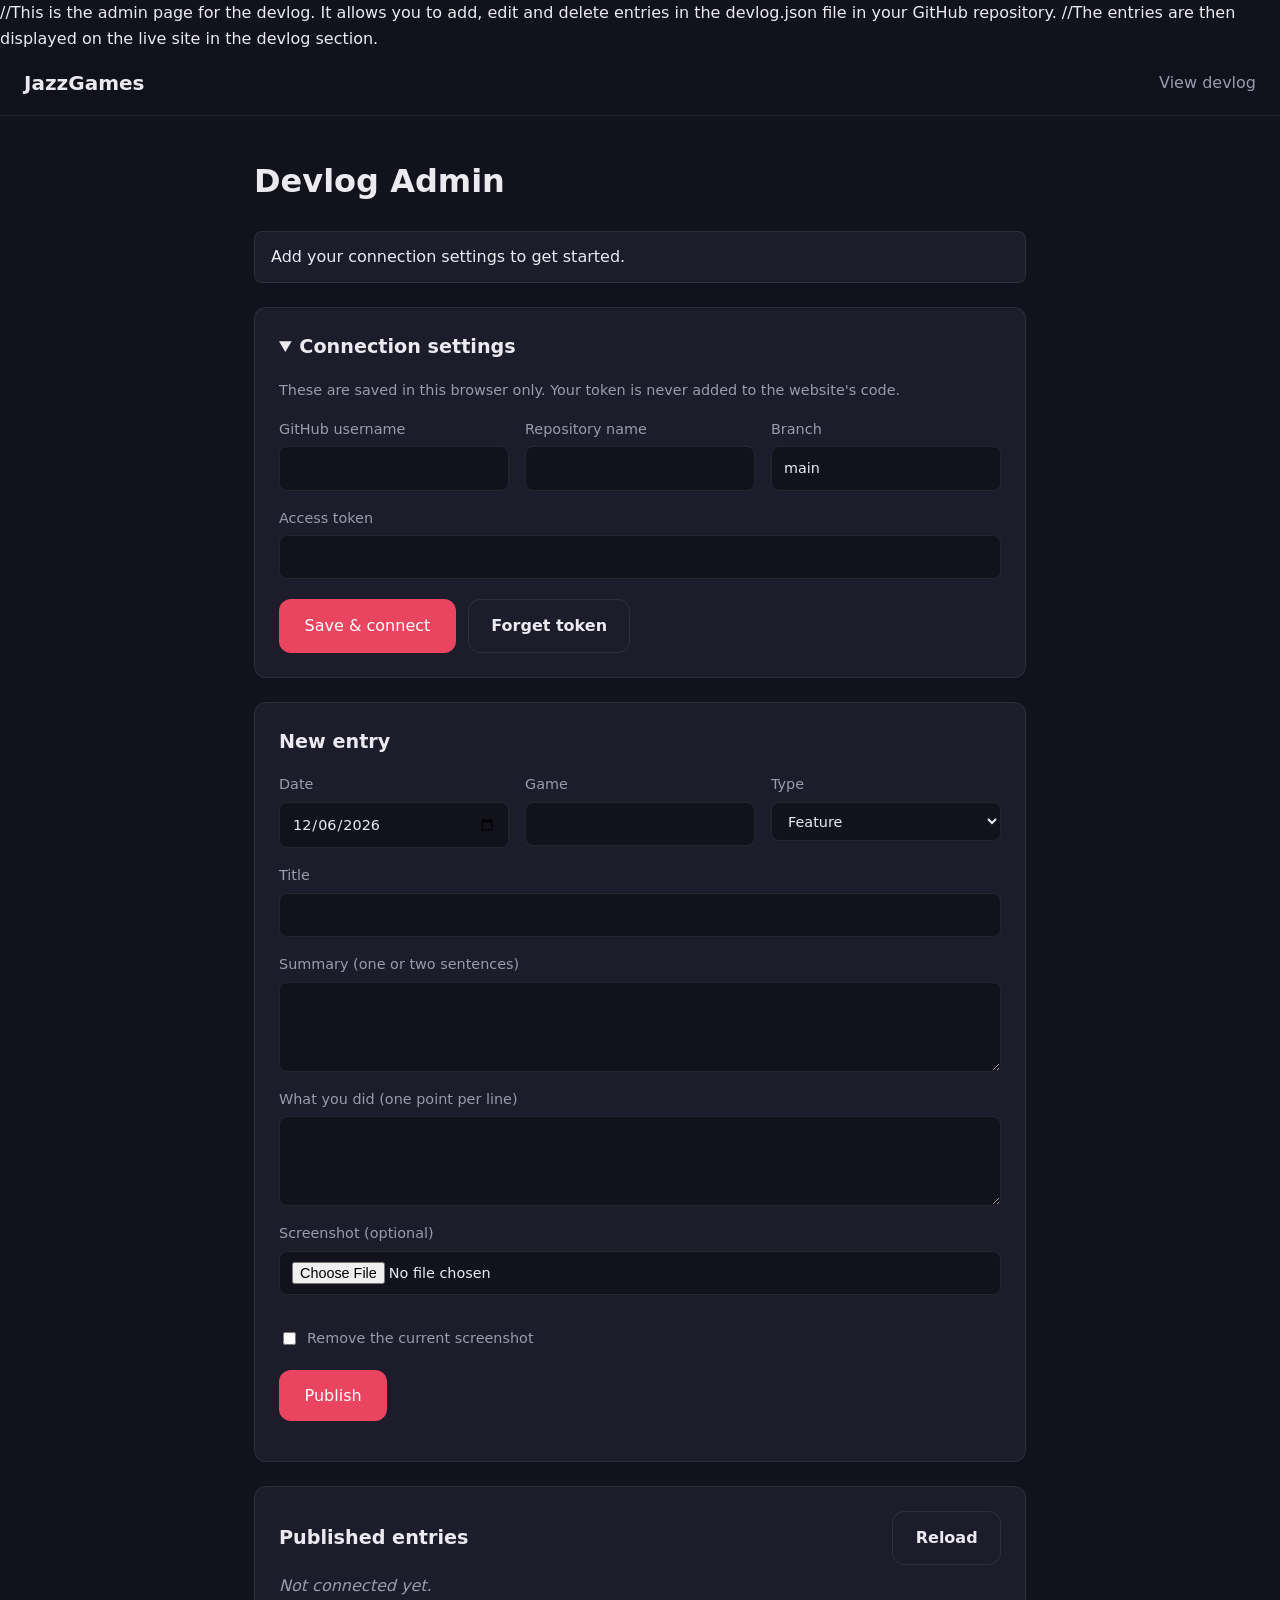
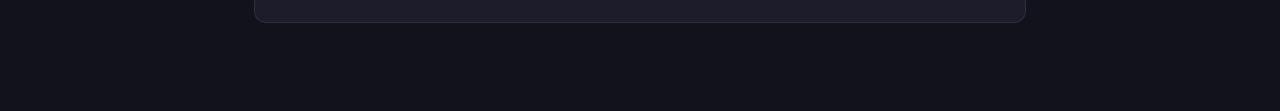
==== commit 61d5ef0d: "Update admin page comments, fix section ID case, and enhance blog content with new images" ====
--- a/admin.html
+++ b/admin.html
@@ -1,3 +1,5 @@
+//This is the admin page for the devlog. It allows you to add, edit and delete entries in the devlog.json file in your GitHub repository. 
+//The entries are then displayed on the live site in the devlog section.
 <!DOCTYPE html>
 <html lang="en">
 <head>
--- a/style.css
+++ b/style.css
@@ -705,47 +705,17 @@
 }
 
 .devlog-timeline {
-  position: relative;
-  padding-left: 2rem;
   transition: opacity 0.18s ease;
 }
 
 .devlog-timeline.fading {
   opacity: 0;
-}
-
-/* The vertical line */
-.devlog-timeline::before {
-  content: "";
-  position: absolute;
-  top: 0.5rem;
-  bottom: 0.5rem;
-  left: 0.55rem;
-  width: 2px;
-  background: var(--border);
-}
-
-.devlog-timeline.is-empty {
-  padding-left: 0;
-}
-
-.devlog-timeline.is-empty::before {
-  display: none;
 }
 
 .devlog-empty {
   margin: 0;
   font-style: italic;
   color: var(--muted);
-}
-
-.devlog-entry {
-  position: relative;
-  margin-bottom: 1.5rem;
-}
-
-.devlog-entry[hidden] {
-  display: none;
 }
 
 /* Colour per entry type */
@@ -756,10 +726,69 @@
 .type-fix { --type-color: #9a9ab0; }
 .type-milestone { --type-color: #ffd166; }
 
+/* ----- The sliding row ----- */
+.devlog-slider {
+  position: relative;
+}
+
+.devlog-track {
+  display: flex;
+  gap: 1.25rem;
+  padding: 0.25rem 0.25rem 1rem;
+  overflow-x: auto;
+  overscroll-behavior-x: contain;
+  scroll-snap-type: x mandatory;
+  scrollbar-width: thin;
+  scrollbar-color: var(--border) transparent;
+}
+
+.devlog-track::-webkit-scrollbar {
+  height: 8px;
+}
+
+.devlog-track::-webkit-scrollbar-thumb {
+  background: var(--border);
+  border-radius: 999px;
+}
+
+.devlog-track:focus-visible {
+  outline: 2px solid var(--accent);
+  outline-offset: 4px;
+  border-radius: var(--radius);
+}
+
+.devlog-entry {
+  position: relative;
+  display: flex;
+  flex: 0 0 clamp(260px, 80vw, 340px);
+  flex-direction: column;
+  padding-top: 1.75rem;
+  scroll-snap-align: start;
+}
+
+.devlog-entry[hidden] {
+  display: none;
+}
+
+/* Timeline line running across the top of the cards */
+.devlog-entry::before {
+  content: "";
+  position: absolute;
+  top: 6px;
+  left: 0;
+  right: -1.25rem;
+  height: 2px;
+  background: var(--border);
+}
+
+.devlog-entry:last-child::before {
+  right: 0;
+}
+
 .devlog-dot {
   position: absolute;
-  top: 1.45rem;
-  left: calc(-1.4rem - 7px);
+  top: 0;
+  left: 1.25rem;
   width: 14px;
   height: 14px;
   background: var(--type-color, var(--accent));
@@ -767,11 +796,19 @@
   box-shadow: 0 0 0 4px var(--bg);
 }
 
+/* ----- Cards ----- */
 .devlog-card {
-  padding: 1.25rem 1.5rem;
+  display: flex;
+  flex: 1;
+  flex-direction: column;
+  max-height: 520px;
+  padding: 1.25rem 1.4rem;
+  overflow-y: auto;
   background: var(--surface);
   border: 1px solid var(--border);
   border-radius: var(--radius);
+  scrollbar-width: thin;
+  scrollbar-color: var(--border) transparent;
   transition: border-color 0.2s;
 }
 
@@ -779,32 +816,17 @@
   border-color: var(--type-color, var(--accent));
 }
 
-.devlog-entry:has(.type-level-design) .devlog-card:hover { border-color: #3ecfb2; }
-.devlog-entry:has(.type-art) .devlog-card:hover { border-color: #b38cff; }
-.devlog-entry:has(.type-audio) .devlog-card:hover { border-color: #f5b041; }
-.devlog-entry:has(.type-milestone) .devlog-card:hover { border-color: #ffd166; }
-
 .devlog-header {
   display: flex;
   flex-wrap: wrap;
+  justify-content: space-between;
   align-items: center;
   gap: 0.5rem;
-  margin-bottom: 0.5rem;
+  margin-bottom: 0.4rem;
   font-size: 0.85rem;
 }
 
 .devlog-date {
-  color: var(--muted);
-}
-
-.devlog-game {
-  font-weight: 600;
-  color: var(--text);
-}
-
-.devlog-game::before {
-  content: "·";
-  margin-right: 0.5rem;
   color: var(--muted);
 }
 
@@ -817,19 +839,28 @@
   border-radius: 999px;
 }
 
+.devlog-game {
+  margin: 0 0 0.25rem;
+  font-size: 0.85rem;
+  font-weight: 600;
+  color: var(--text);
+}
+
 .devlog-card h3 {
   margin: 0 0 0.4rem;
-  font-size: 1.15rem;
+  font-size: 1.1rem;
 }
 
 .devlog-summary {
   margin: 0 0 0.5rem;
+  font-size: 0.95rem;
   color: var(--muted);
 }
 
 .devlog-points {
-  margin: 0.5rem 0 0;
+  margin: 0.25rem 0 0;
   padding-left: 1.2rem;
+  font-size: 0.9rem;
   color: var(--muted);
 }
 
@@ -837,14 +868,27 @@
   margin-bottom: 0.25rem;
 }
 
+/* ----- Screenshots ----- */
+.devlog-gallery {
+  display: grid;
+  grid-template-columns: repeat(2, 1fr);
+  gap: 0.4rem;
+  margin-top: auto;
+  padding-top: 1rem;
+}
+
+.devlog-gallery.single {
+  grid-template-columns: 1fr;
+}
+
 .devlog-image {
+  position: relative;
   display: block;
   width: 100%;
-  max-width: 420px;
-  margin-top: 1rem;
+  aspect-ratio: 16 / 9;
   padding: 0;
   overflow: hidden;
-  background: none;
+  background: #0c0c14;
   border: 0;
   border-radius: 8px;
   cursor: zoom-in;
@@ -853,11 +897,85 @@
 .devlog-image img {
   display: block;
   width: 100%;
+  height: 100%;
+  object-fit: cover;
   transition: transform 0.4s ease;
 }
 
 .devlog-image:hover img {
-  transform: scale(1.03);
+  transform: scale(1.05);
+}
+
+.devlog-more {
+  position: absolute;
+  inset: 0;
+  display: flex;
+  align-items: center;
+  justify-content: center;
+  font-size: 1.2rem;
+  font-weight: 700;
+  color: #fff;
+  background: rgba(12, 12, 20, 0.65);
+}
+
+/* ----- Arrows ----- */
+.devlog-arrow {
+  position: absolute;
+  top: 50%;
+  z-index: 2;
+  display: none;
+  width: 44px;
+  height: 44px;
+  transform: translateY(-50%);
+  font-size: 1.75rem;
+  line-height: 1;
+  color: var(--text);
+  background: rgba(12, 12, 20, 0.85);
+  border: 1px solid var(--border);
+  border-radius: 50%;
+  cursor: pointer;
+  transition: background 0.2s, opacity 0.2s;
+}
+
+.devlog-slider.scrollable .devlog-arrow {
+  display: block;
+}
+
+.devlog-prev {
+  left: -0.75rem;
+}
+
+.devlog-next {
+  right: -0.75rem;
+}
+
+.devlog-arrow:hover:not(:disabled) {
+  background: var(--accent);
+}
+
+.devlog-arrow:disabled {
+  opacity: 0;
+  pointer-events: none;
+}
+
+/* Newest / Oldest guide, only when there's something to scroll */
+.devlog-scale {
+  display: none;
+  justify-content: space-between;
+  margin-top: 0.25rem;
+  font-size: 0.8rem;
+  color: var(--muted);
+}
+
+.devlog-slider.scrollable + .devlog-scale {
+  display: flex;
+}
+
+/* On phones, swiping replaces the arrows */
+@media (max-width: 600px) {
+  .devlog-arrow {
+    display: none !important;
+  }
 }
 
 /* ===== BLOG CARDS ===== */
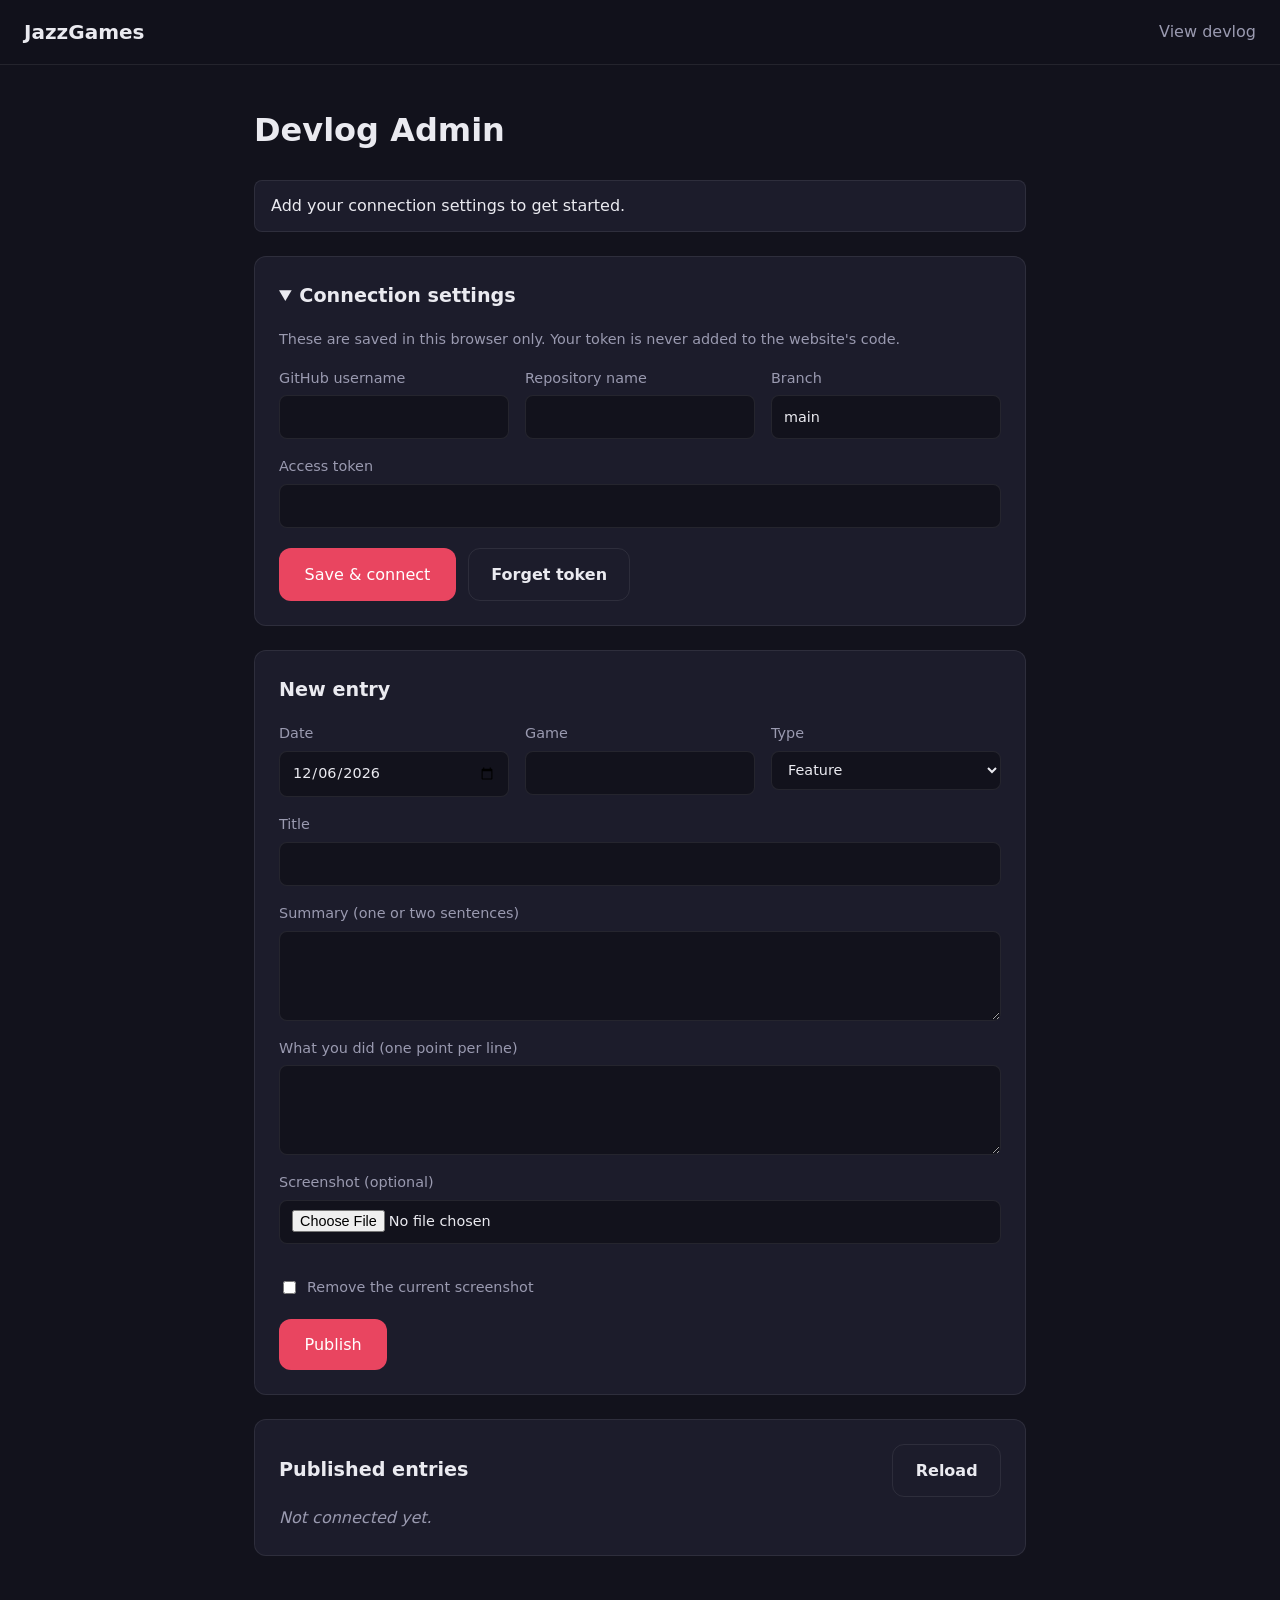
==== commit f54a45bc: "Update admin page comments, enhance logo text, and improve image references in script" ====
--- a/admin.html
+++ b/admin.html
@@ -1,5 +1,7 @@
-//This is the admin page for the devlog. It allows you to add, edit and delete entries in the devlog.json file in your GitHub repository. 
-//The entries are then displayed on the live site in the devlog section.
+
+<!--`This is the admin page for the devlog. It allows you to add, edit and delete entries in the devlog.json file in your 
+GitHub repository.The entries are then displayed on the live site in the devlog section.-->
+
 <!DOCTYPE html>
 <html lang="en">
 <head>
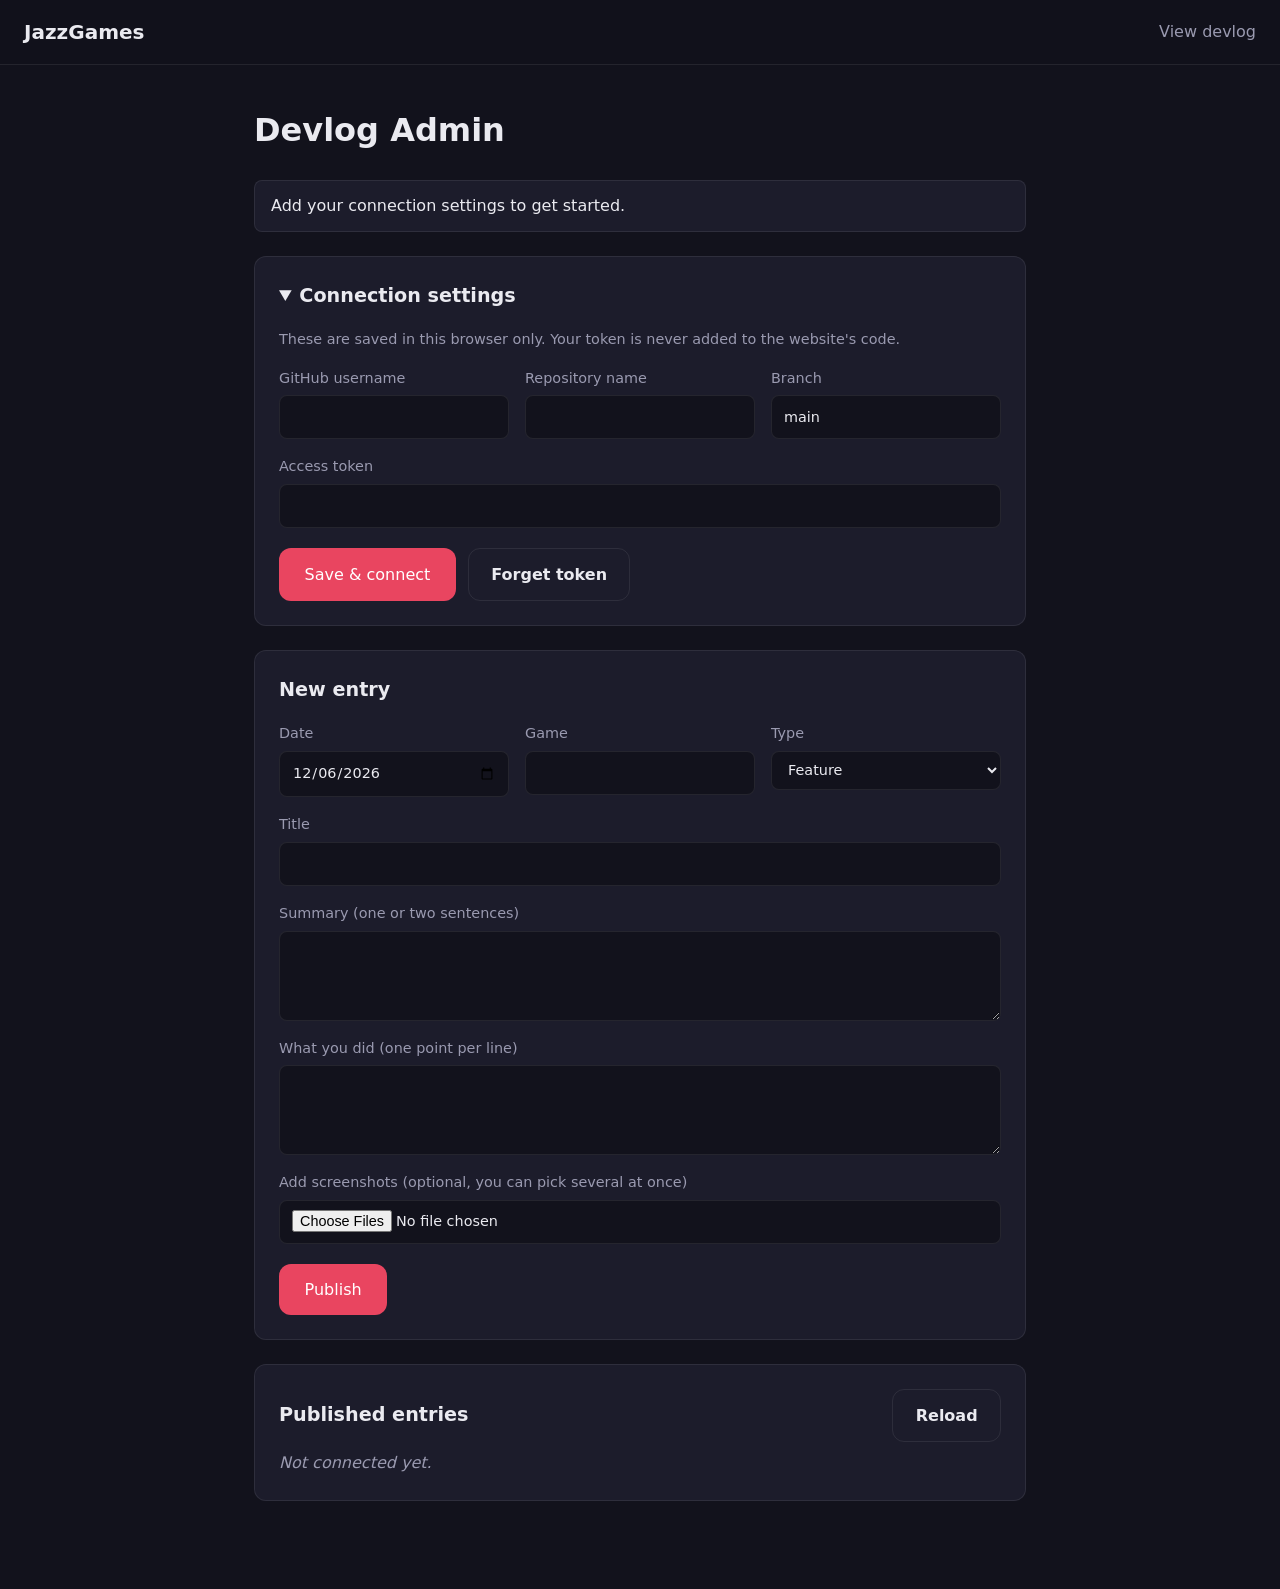
==== commit 123423a1: "Refactor code structure for improved readability and maintainability" ====
--- a/admin.html
+++ b/admin.html
@@ -1,8 +1,9 @@
-
-<!--`This is the admin page for the devlog. It allows you to add, edit and delete entries in the devlog.json file in your 
-GitHub repository.The entries are then displayed on the live site in the devlog section.-->
-
 <!DOCTYPE html>
+<!--
+  This is the admin page for the devlog. It allows you to add, edit and delete
+  entries in the devlog.json file in your GitHub repository.
+  The entries are then displayed on the live site in the devlog section.
+-->
 <html lang="en">
 <head>
   <meta charset="UTF-8">
@@ -68,12 +69,6 @@
       color: var(--muted);
     }
 
-    .admin label.checkbox-label {
-      flex-direction: row;
-      align-items: center;
-      gap: 0.5rem;
-    }
-
     .admin input,
     .admin select,
     .admin textarea {
@@ -83,6 +78,10 @@
       background: var(--bg);
       border: 1px solid var(--border);
       border-radius: 8px;
+    }
+
+    .admin input[type="checkbox"] {
+      padding: 0;
     }
 
     .admin input:focus,
@@ -149,12 +148,39 @@
       border-color: var(--accent);
     }
 
-    .image-preview img {
+    /* Screenshot thumbnails */
+    .image-grid {
+      display: grid;
+      grid-template-columns: repeat(auto-fill, minmax(120px, 1fr));
+      gap: 0.75rem;
+    }
+
+    .image-grid:empty {
+      display: none;
+    }
+
+    .image-grid img {
       display: block;
-      max-width: 100%;
-      max-height: 220px;
-      margin-top: 0.5rem;
+      width: 100%;
+      aspect-ratio: 16 / 9;
+      object-fit: cover;
       border-radius: 8px;
+      transition: opacity 0.2s;
+    }
+
+    .admin label.image-chip {
+      gap: 0.35rem;
+      font-size: 0.8rem;
+    }
+
+    .image-chip span {
+      display: flex;
+      align-items: center;
+      gap: 0.35rem;
+    }
+
+    .image-chip.removing img {
+      opacity: 0.3;
     }
 
     .list-header {
@@ -281,13 +307,16 @@
           <label class="full">What you did (one point per line)
             <textarea id="points"></textarea>
           </label>
-          <label class="full">Screenshot (optional)
-            <input id="image" type="file" accept="image/*">
+
+          <div class="full" id="existingImagesWrap" hidden>
+            <p class="admin-hint">Current screenshots. Tick any you want to remove.</p>
+            <div class="image-grid" id="existingImages"></div>
+          </div>
+
+          <label class="full">Add screenshots (optional, you can pick several at once)
+            <input id="images" type="file" accept="image/*" multiple>
           </label>
-          <div class="full image-preview" id="imagePreview"></div>
-          <label class="full checkbox-label" id="removeImageLabel" hidden>
-            <input id="removeImage" type="checkbox"> Remove the current screenshot
-          </label>
+          <div class="full image-grid" id="imagePreview"></div>
         </div>
         <div class="admin-actions">
           <button id="publish" class="button" type="submit">Publish</button>
@@ -320,6 +349,7 @@
     const DATA_PATH = "devlog.json";
     const IMAGE_FOLDER = "assets/devlog";
     const MAX_IMAGE_WIDTH = 1600;
+    const MAX_IMAGES_PER_ENTRY = 10;
 
     // =====================================================
     // YOU DON'T NEED TO EDIT BELOW THIS LINE
@@ -395,6 +425,13 @@
 
     function newId() {
       return Date.now().toString(36) + Math.random().toString(36).slice(2, 6);
+    }
+
+    // Works with both the new "images" list and older single "image" entries
+    function entryImages(entry) {
+      if (!entry) return [];
+      if (Array.isArray(entry.images)) return entry.images.filter(Boolean);
+      return entry.image ? [entry.image] : [];
     }
 
     function toBase64(text) {
@@ -424,10 +461,10 @@
             canvas.getContext("2d").drawImage(img, 0, 0, canvas.width, canvas.height);
             resolve(canvas.toDataURL("image/jpeg", 0.85).split(",")[1]);
           };
-          img.onerror = () => reject(new Error("That file couldn't be read as an image."));
+          img.onerror = () => reject(new Error(`"${file.name}" couldn't be read as an image.`));
           img.src = reader.result;
         };
-        reader.onerror = () => reject(new Error("Couldn't read the file."));
+        reader.onerror = () => reject(new Error(`Couldn't read "${file.name}".`));
         reader.readAsDataURL(file);
       });
     }
@@ -518,18 +555,22 @@
         return;
       }
 
-      list.innerHTML = entries.map(entry => `
-        <div class="entry-row">
-          <div>
-            <div class="entry-meta">${escapeHTML(entry.date)} · ${escapeHTML(entry.game)} · ${escapeHTML(entry.type)}</div>
-            <div class="entry-title">${escapeHTML(entry.title)}</div>
+      list.innerHTML = entries.map(entry => {
+        const count = entryImages(entry).length;
+        const imageNote = count ? ` · ${count} ${count === 1 ? "screenshot" : "screenshots"}` : "";
+        return `
+          <div class="entry-row">
+            <div>
+              <div class="entry-meta">${escapeHTML(entry.date)} · ${escapeHTML(entry.game)} · ${escapeHTML(entry.type)}${imageNote}</div>
+              <div class="entry-title">${escapeHTML(entry.title)}</div>
+            </div>
+            <div class="entry-buttons">
+              <button data-edit="${escapeHTML(entry.id)}">Edit</button>
+              <button class="danger" data-delete="${escapeHTML(entry.id)}">Delete</button>
+            </div>
           </div>
-          <div class="entry-buttons">
-            <button data-edit="${escapeHTML(entry.id)}">Edit</button>
-            <button class="danger" data-delete="${escapeHTML(entry.id)}">Delete</button>
-          </div>
-        </div>
-      `).join("");
+        `;
+      }).join("");
 
       list.querySelectorAll("[data-edit]").forEach(button => {
         button.addEventListener("click", () => startEdit(button.dataset.edit));
@@ -544,13 +585,52 @@
       $("gameOptions").innerHTML = games.map(game => `<option value="${escapeHTML(game)}"></option>`).join("");
     }
 
+    // ----- Screenshots in the form -----
+    function renderExistingImages(images) {
+      const wrap = $("existingImagesWrap");
+      const grid = $("existingImages");
+
+      if (!images.length) {
+        grid.innerHTML = "";
+        wrap.hidden = true;
+        return;
+      }
+
+      grid.innerHTML = images.map(src => `
+        <label class="image-chip">
+          <img src="${escapeHTML(src)}" alt="">
+          <span><input type="checkbox" class="remove-image" data-path="${escapeHTML(src)}"> Remove</span>
+        </label>
+      `).join("");
+      wrap.hidden = false;
+
+      grid.querySelectorAll(".remove-image").forEach(box => {
+        box.addEventListener("change", () => {
+          box.closest(".image-chip").classList.toggle("removing", box.checked);
+        });
+      });
+    }
+
+    function renderNewImagePreviews() {
+      const files = [...$("images").files];
+      $("imagePreview").innerHTML = files.map(file => `
+        <img src="${URL.createObjectURL(file)}" alt="">
+      `).join("");
+    }
+
+    function keptExistingImages() {
+      return [...document.querySelectorAll(".remove-image")]
+        .filter(box => !box.checked)
+        .map(box => box.dataset.path);
+    }
+
     // ----- Form -----
     function resetForm() {
       $("entryForm").reset();
       $("date").value = today();
       $("type").value = TYPES[0];
       $("imagePreview").innerHTML = "";
-      $("removeImageLabel").hidden = true;
+      renderExistingImages([]);
       $("formTitle").textContent = "New entry";
       $("publish").textContent = "Publish";
       $("cancelEdit").hidden = true;
@@ -568,10 +648,9 @@
       $("title").value = entry.title || "";
       $("summary").value = entry.summary || "";
       $("points").value = (entry.points || []).join("\n");
-      $("image").value = "";
-      $("removeImage").checked = false;
-      $("removeImageLabel").hidden = !entry.image;
-      $("imagePreview").innerHTML = entry.image ? `<img src="${escapeHTML(entry.image)}" alt="">` : "";
+      $("images").value = "";
+      $("imagePreview").innerHTML = "";
+      renderExistingImages(entryImages(entry));
       $("formTitle").textContent = "Editing entry";
       $("publish").textContent = "Save changes";
       $("cancelEdit").hidden = false;
@@ -595,21 +674,28 @@
         return;
       }
 
-      const existing = editingId ? entries.find(item => item.id === editingId) : null;
+      const keptImages = editingId ? keptExistingImages() : [];
+      const newFiles = [...$("images").files];
+
+      if (keptImages.length + newFiles.length > MAX_IMAGES_PER_ENTRY) {
+        setStatus(`That's more than ${MAX_IMAGES_PER_ENTRY} screenshots for one entry. Try splitting it into two entries.`, "error");
+        return;
+      }
+
       const previousEntries = entries.slice();
       const publishButton = $("publish");
       publishButton.disabled = true;
 
       try {
-        let imagePath = existing && !$("removeImage").checked ? existing.image || "" : "";
-
-        const file = $("image").files[0];
-        if (file) {
-          setStatus("Uploading screenshot...");
-          const base64 = await prepareImage(file);
-          const path = `${IMAGE_FOLDER}/${date}-${slugify(title) || "entry"}-${Date.now().toString(36)}.jpg`;
-          await putFile(path, base64, `Devlog screenshot: ${title}`);
-          imagePath = path;
+        const images = keptImages.slice();
+        const stamp = Date.now().toString(36);
+
+        for (let n = 0; n < newFiles.length; n++) {
+          setStatus(`Uploading screenshot ${n + 1} of ${newFiles.length}...`);
+          const base64 = await prepareImage(newFiles[n]);
+          const path = `${IMAGE_FOLDER}/${date}-${slugify(title) || "entry"}-${stamp}-${n + 1}.jpg`;
+          await putFile(path, base64, `Devlog screenshot: ${title} (${n + 1})`);
+          images.push(path);
         }
 
         const entry = {
@@ -620,7 +706,7 @@
           title,
           summary: $("summary").value.trim(),
           points: $("points").value.split("\n").map(line => line.trim()).filter(Boolean),
-          image: imagePath
+          images
         };
 
         if (editingId) {
@@ -671,11 +757,7 @@
     resetForm();
     updateGameOptions();
 
-    $("image").addEventListener("change", () => {
-      const file = $("image").files[0];
-      $("imagePreview").innerHTML = file ? `<img src="${URL.createObjectURL(file)}" alt="">` : "";
-    });
-
+    $("images").addEventListener("change", renderNewImagePreviews);
     $("entryForm").addEventListener("submit", handleSubmit);
     $("cancelEdit").addEventListener("click", resetForm);
 
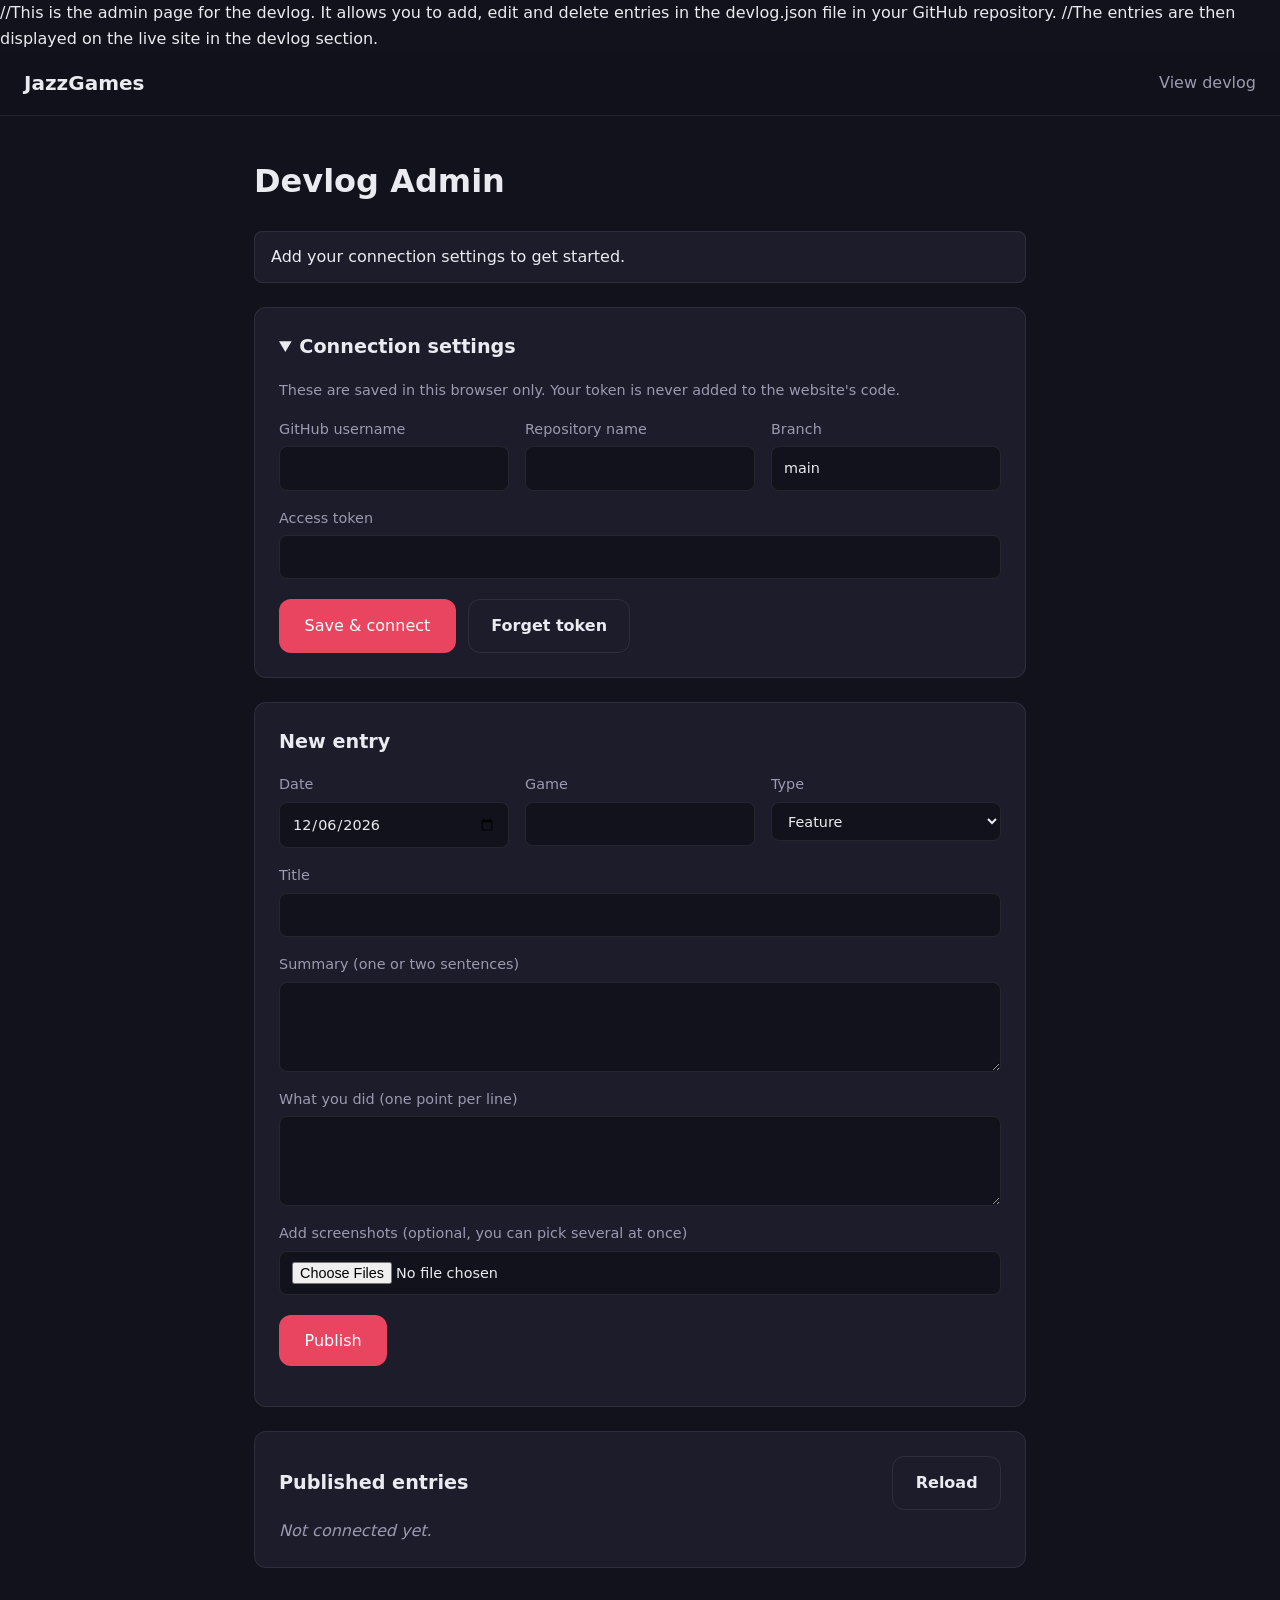
==== commit 06748e9a: "Update admin page comments and enhance index.html with updated LinkedIn link and footer text" ====
--- a/admin.html
+++ b/admin.html
@@ -1,3 +1,5 @@
+//This is the admin page for the devlog. It allows you to add, edit and delete entries in the devlog.json file in your GitHub repository. 
+//The entries are then displayed on the live site in the devlog section.
 <!DOCTYPE html>
 <!--
   This is the admin page for the devlog. It allows you to add, edit and delete
